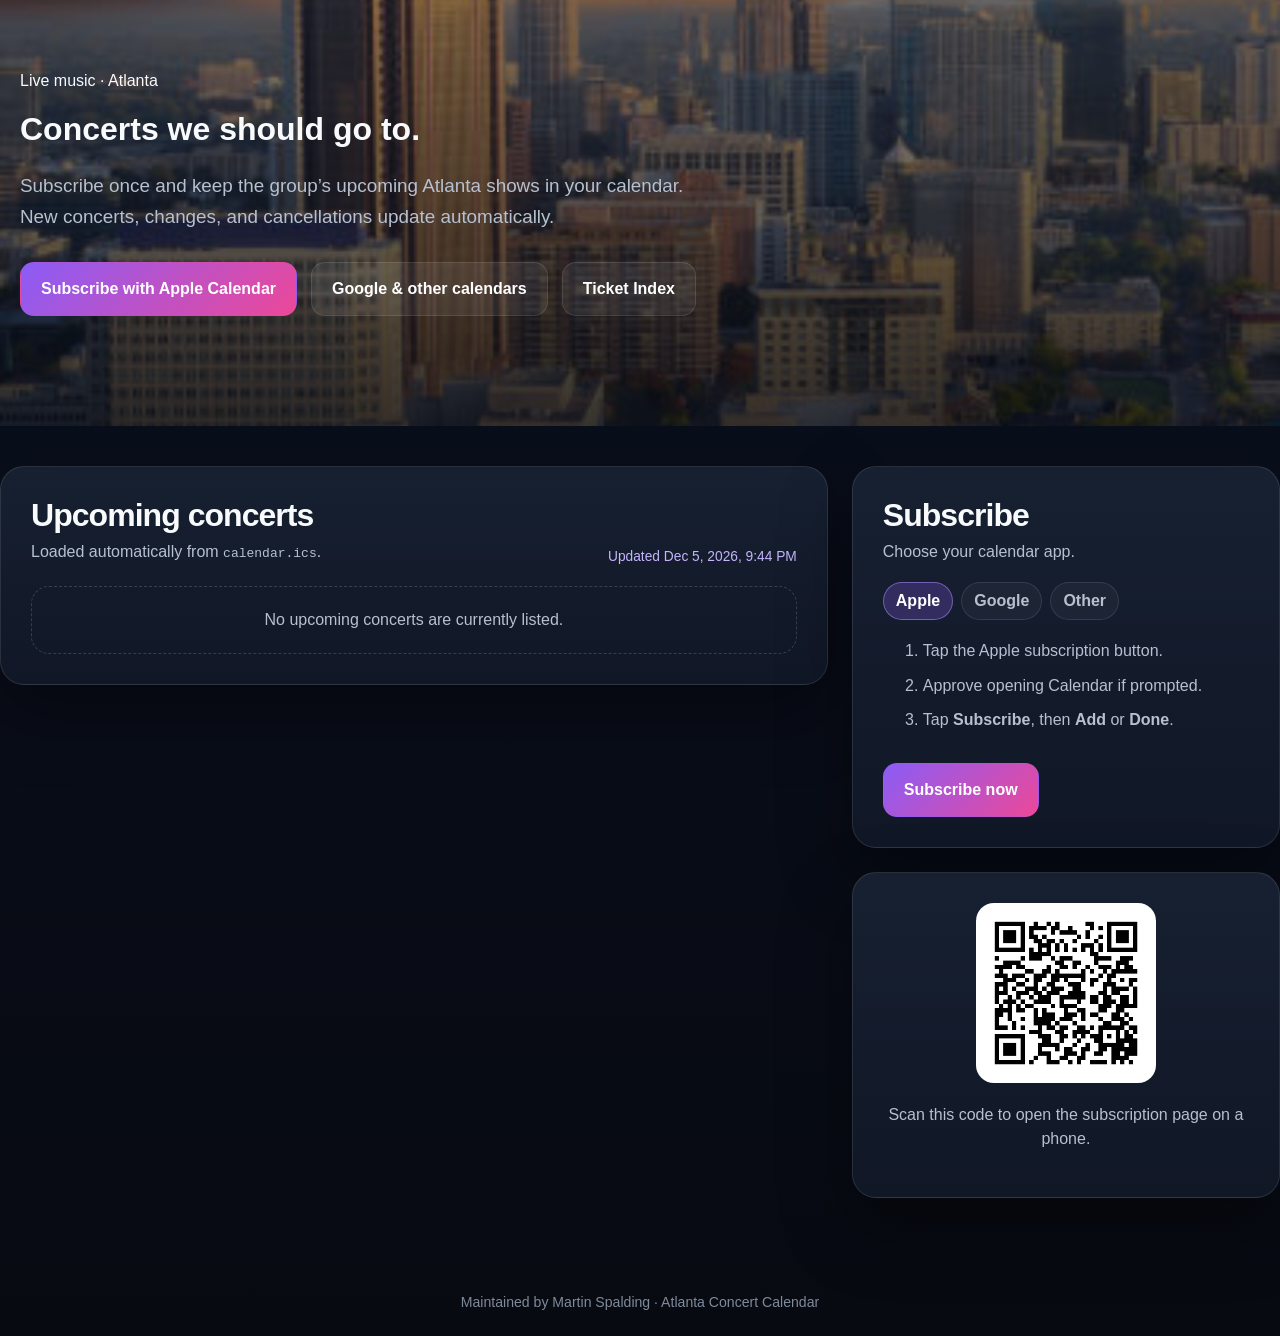
==== index.html @ 145a3180 "Add Ticket Index page and homepage link" ====
<!-- Atlanta Concert Calendar homepage -->

<!DOCTYPE html>
<html lang="en">

<!-- ====================================================== -->
<!-- HEAD -->
<!-- ====================================================== -->

<head>
  <meta charset="UTF-8">
  <meta name="viewport" content="width=device-width, initial-scale=1">
  <meta name="description" content="Subscribe to the shared Atlanta concert calendar and receive automatic updates.">
  <meta name="theme-color" content="#0b1020">
  <title>Atlanta Concert Calendar</title>
  <link rel="stylesheet" href="style.css">
</head>

<!-- ====================================================== -->
<!-- BODY -->
<!-- ====================================================== -->

<body>

  <!-- ====================================================== -->
<!-- HERO -->
<!-- ====================================================== -->

<header class="hero">
  <div class="wrap">
    <span class="eyebrow">Live music · Atlanta</span>
    <h1>Concerts we should go to.</h1>
    <p>Subscribe once and keep the group’s upcoming Atlanta shows in your calendar. New concerts, changes, and cancellations update automatically.</p>

    <div class="buttons">
      <a class="btn primary" href="webcal://spaldo72.github.io/atl-concert-calendar/calendar.ics">
        Subscribe with Apple Calendar
      </a>

      <a class="btn secondary" href="#subscribe">
        Google &amp; other calendars
      </a>

      <a class="btn secondary" href="tickets.html">
        Ticket Index
      </a>
    </div>
  </div>
</header>

<main>
<div class="wrap grid">
  <section class="card">
    <div class="inner">
      <div class="head">
        <div>

<!-- ====================================================== -->
<!-- UPCOMING CONCERTS -->
<!-- ====================================================== -->
          
         <h2>Upcoming concerts</h2>
          <p class="sub">Loaded automatically from <code>calendar.ics</code>.</p>
        </div>
        <div class="status" id="updated">Checking calendar…</div>
      </div>
      <div class="events" id="events"><div class="empty">Loading upcoming concerts…</div></div>
    </div>
  </section>

  <aside class="side">
    
<!-- ====================================================== -->
<!-- SUBSCRIBE -->
<!-- ====================================================== -->
    
    <section class="card" id="subscribe">
      <div class="inner">
        <h2>Subscribe</h2>
        <p class="sub">Choose your calendar app.</p>
        <div class="tabs">
          <button class="tab active" data-panel="apple">Apple</button>
          <button class="tab" data-panel="google">Google</button>
          <button class="tab" data-panel="other">Other</button>
        </div>

        <div class="instructions" id="apple">
          <ol>
            <li>Tap the Apple subscription button.</li>
            <li>Approve opening Calendar if prompted.</li>
            <li>Tap <strong>Subscribe</strong>, then <strong>Add</strong> or <strong>Done</strong>.</li>
          </ol>
          <div class="buttons">
            <a class="btn primary" href="webcal://spaldo72.github.io/atl-concert-calendar/calendar.ics">Subscribe now</a>
          </div>
        </div>

        <div class="instructions" id="google" hidden>
          <ol>
            <li>Open Google Calendar in a computer browser.</li>
            <li>Beside <strong>Other calendars</strong>, click <strong>+</strong>.</li>
            <li>Select <strong>From URL</strong>.</li>
            <li>Paste the address below and click <strong>Add calendar</strong>.</li>
          </ol>
          <div class="copyrow">
            <input readonly value="https://spaldo72.github.io/atl-concert-calendar/calendar.ics">
            <button class="copy" data-copy="https://spaldo72.github.io/atl-concert-calendar/calendar.ics">Copy</button>
          </div>
        </div>

        <div class="instructions" id="other" hidden>
          <p>Look for <strong>Subscribe from web</strong>, <strong>Add by URL</strong>, or <strong>Internet calendar</strong>.</p>
          <div class="copyrow">
            <input readonly value="https://spaldo72.github.io/atl-concert-calendar/calendar.ics">
            <button class="copy" data-copy="https://spaldo72.github.io/atl-concert-calendar/calendar.ics">Copy</button>
          </div>
          <div class="buttons">
            <a class="btn secondary" href="calendar.ics">Download calendar file</a>
          </div>
        </div>
      </div>
    </section>

    <section class="card">
      <div class="inner qr">
        <img src="[data-uri]" alt="QR code linking to the Atlanta Concert Calendar homepage">
        <p>Scan this code to open the subscription page on a phone.</p>
      </div>
    </section>
  </aside>
</div>
</main>

<!-- ====================================================== -->
<!-- FOOTER -->
<!-- ====================================================== -->

<footer>Maintained by Martin Spalding · Atlanta Concert Calendar</footer>

<!-- ====================================================== -->
<!-- JAVASCRIPT -->
<!-- ====================================================== -->

<script src="script.js"></script>
</body>
</html>
---- style.css ----
/* ====================================================== */
  /* CSS VARIABLES */
  /* ====================================================== */
    :root {
      --bg:#070a11; --panel:#111827; --panel2:#182233; --text:#f8fafc;
      --muted:#b6c0cf; --accent:#8b5cf6; --accent2:#ec4899; --line:rgba(255,255,255,.1);
    }
  /* ====================================================== */
  /* GLOBAL STYLES */
  /* ====================================================== */
    *{box-sizing:border-box}
    body{margin:0;background:linear-gradient(180deg,#0b1020,#070a11);color:var(--text);
      font-family:-apple-system,BlinkMacSystemFont,"Segoe UI",Roboto,Arial,sans-serif}

  /* Hero section */
    .hero {
    position: relative;
    padding: 72px 20px 110px;

    background-image:
        linear-gradient(
            rgba(5, 10, 20, 0.45),
            rgba(5, 10, 20, 0.80)
        ),
        url("./atl-skyline.jpg");

    background-size: cover;
    background-position: center;
    background-repeat: no-repeat;

    border-bottom: none;
    }
    
    .hero p{max-width:690px;color:var(--muted);font-size:1.18rem;line-height:1.65}

  /* ====================================================== */
  /* BUTTONS */
  /* ====================================================== */

    .buttons{display:flex;gap:14px;flex-wrap:wrap;margin-top:30px}
    .btn{display:inline-flex;align-items:center;justify-content:center;min-height:54px;padding:0 20px;
      border-radius:14px;text-decoration:none;font-weight:800;border:1px solid transparent;cursor:pointer}
    .primary{background:linear-gradient(135deg,var(--accent),var(--accent2));color:white}
    .secondary{background:rgba(255,255,255,.07);border-color:var(--line);color:white}

  /* ====================================================== */
  /* MAIN LAYOUT */
  /* ====================================================== */

    main{padding:40px 0 70px}
    .grid{display:grid;grid-template-columns:1.45fr .75fr;gap:24px;align-items:start}
    .card{background:linear-gradient(180deg,rgba(24,34,51,.95),rgba(17,24,39,.95));
      border:1px solid var(--line);border-radius:24px;box-shadow:0 28px 70px rgba(0,0,0,.4)}
    .inner{padding:30px}
    .head{display:flex;justify-content:space-between;gap:16px;align-items:end;margin-bottom:22px}
    h2{margin:0;font-size:2rem;letter-spacing:-.03em}
    .sub{margin:6px 0 0;color:var(--muted);line-height:1.5}
    .status{color:#c4b5fd;font-size:.86rem}



  /* ====================================================== */
  /* EVENTS */
  /* ====================================================== */

    .events{display:grid;gap:12px}
    .event{display:grid;grid-template-columns:76px 1fr;gap:16px;padding:16px;border:1px solid var(--line);
      border-radius:18px;background:rgba(255,255,255,.035)}
    .date{display:grid;place-items:center;align-content:center;min-height:74px;border-radius:15px;
      background:linear-gradient(145deg,rgba(139,92,246,.3),rgba(236,72,153,.18));border:1px solid var(--line)}
    .month{font-size:.76rem;font-weight:900;letter-spacing:.12em;color:#ddd6fe}
    .day{font-size:1.75rem;font-weight:900;line-height:1}
    .event h3{margin:2px 0 8px;font-size:1.08rem}
    .meta{color:var(--muted);font-size:.92rem;line-height:1.5}
    .empty{padding:24px;border:1px dashed rgba(255,255,255,.16);border-radius:18px;color:var(--muted);text-align:center}

  /* ====================================================== */
  /* SUBSCRIBE PANEL */     
  /* ====================================================== */

    .side{display:grid;gap:24px}
    .tabs{display:flex;gap:8px;flex-wrap:wrap;margin:18px 0}
    .tab{border:1px solid var(--line);background:rgba(255,255,255,.04);color:var(--muted);
      padding:9px 12px;border-radius:999px;font:inherit;font-weight:700;cursor:pointer}
    .tab.active{color:white;background:rgba(139,92,246,.25);border-color:rgba(167,139,250,.55)}
    .instructions{color:var(--muted);line-height:1.65}
    .instructions li+li{margin-top:8px}
    .copyrow{display:flex;gap:8px;margin-top:16px}
    input{width:100%;min-width:0;padding:11px 12px;border-radius:12px;border:1px solid var(--line);
      background:rgba(0,0,0,.22);color:#dbeafe}
    button.copy{border:1px solid rgba(167,139,250,.45);background:rgba(139,92,246,.18);color:white;
      border-radius:12px;padding:0 14px;font-weight:800;cursor:pointer}
    .qr{text-align:center}
    .qr img{width:180px;max-width:100%;padding:10px;background:white;border-radius:18px}
    .qr p{color:var(--muted);line-height:1.5}

  /* ====================================================== */
  /* FOOTER */
  /* ====================================================== */

    footer{padding:26px;color:#7f8a9b;text-align:center;font-size:.88rem}

  /* ====================================================== */
  /* RESPONSIVE DESIGN */
  /* ====================================================== */
  
    @media(max-width:820px){.grid{grid-template-columns:1fr}}
    @media(max-width:560px){
      .hero{padding-top:52px}
      .buttons{flex-direction:column}
      .btn{width:100%}
      .head{flex-direction:column;align-items:start}
      .event{grid-template-columns:64px 1fr}
      .copyrow{flex-direction:column}
      button.copy{min-height:44px}
    }
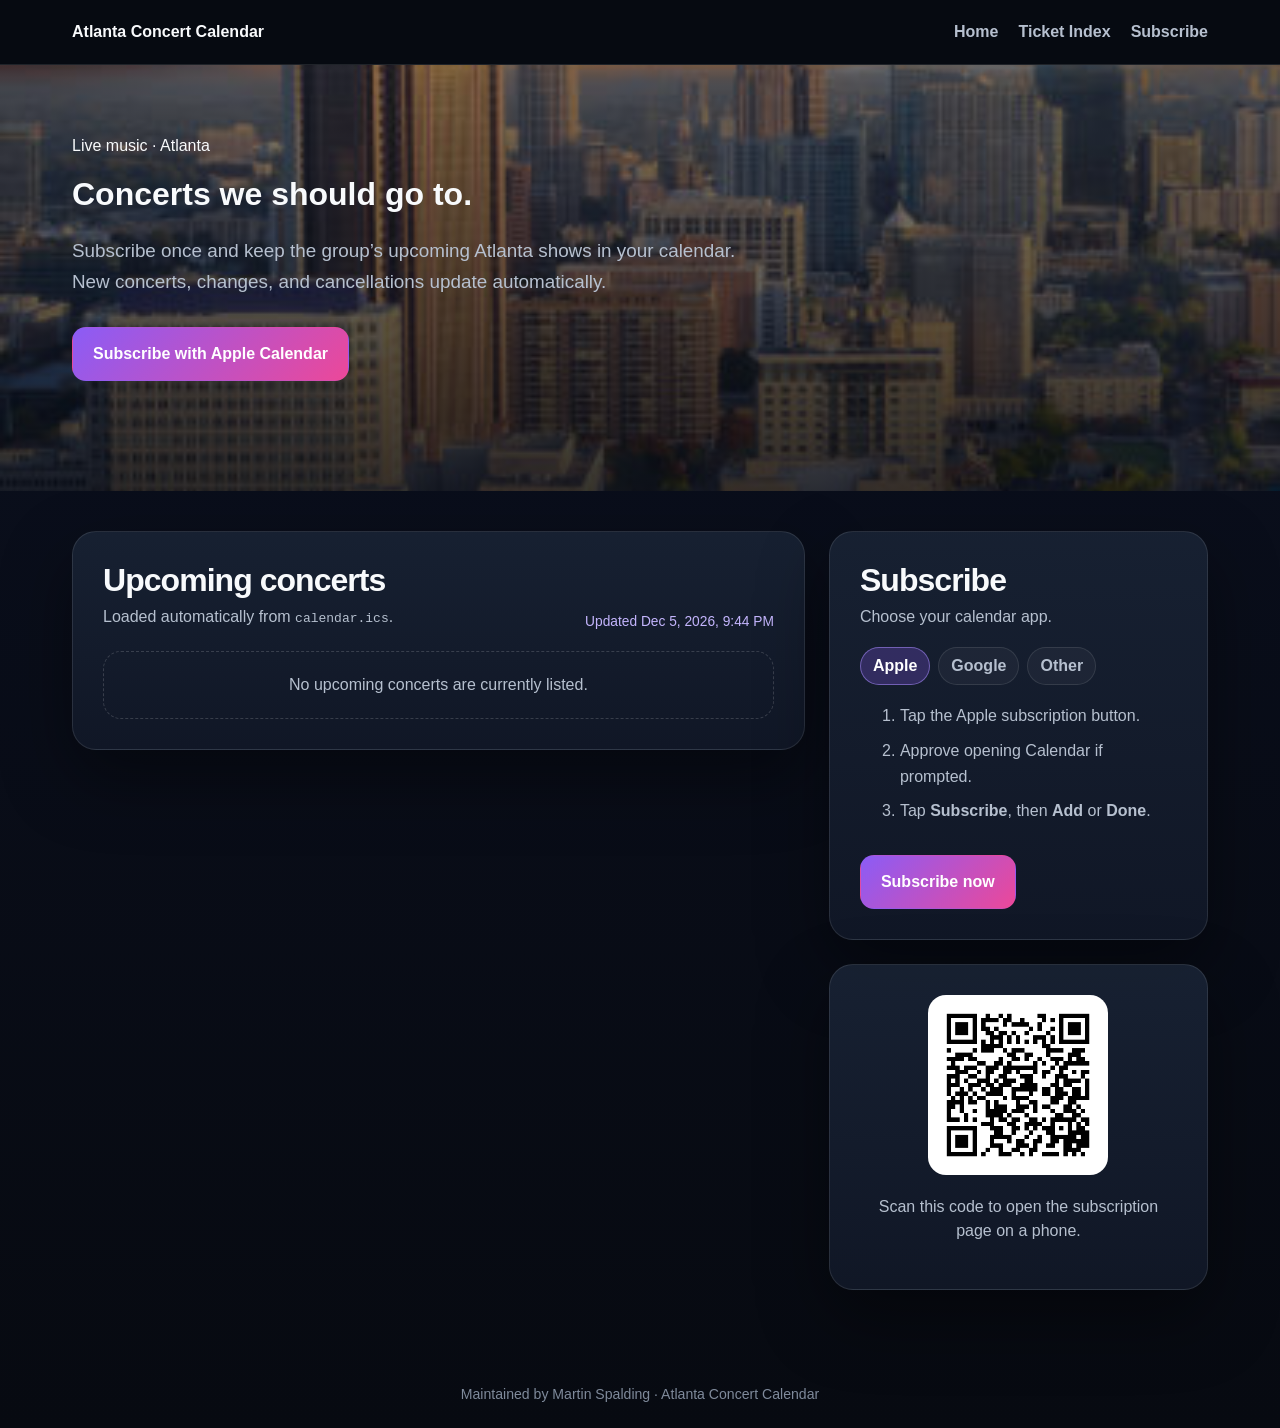
==== commit 17dbd89c: "Improve page layout with wrap container" ====
--- a/index.html
+++ b/index.html
@@ -22,7 +22,25 @@
 
 <body>
 
-  <!-- ====================================================== -->
+<!-- ====================================================== -->
+<!-- SITE NAVIGATION -->
+<!-- ====================================================== -->
+
+<nav class="site-nav">
+  <div class="wrap nav-inner">
+    <a class="site-title" href="index.html">
+      Atlanta Concert Calendar
+    </a>
+
+    <div class="nav-links">
+      <a href="index.html">Home</a>
+      <a href="tickets.html">Ticket Index</a>
+      <a href="#subscribe">Subscribe</a>
+    </div>
+  </div>
+</nav>
+
+<!-- ====================================================== -->
 <!-- HERO -->
 <!-- ====================================================== -->
 
@@ -37,13 +55,6 @@
         Subscribe with Apple Calendar
       </a>
 
-      <a class="btn secondary" href="#subscribe">
-        Google &amp; other calendars
-      </a>
-
-      <a class="btn secondary" href="tickets.html">
-        Ticket Index
-      </a>
     </div>
   </div>
 </header>
--- a/style.css
+++ b/style.css
@@ -1,16 +1,68 @@
-  /* ====================================================== */
-  /* CSS VARIABLES */
-  /* ====================================================== */
+/* ====================================================== */
+/* CSS VARIABLES */
+/* ====================================================== */
+
     :root {
       --bg:#070a11; --panel:#111827; --panel2:#182233; --text:#f8fafc;
       --muted:#b6c0cf; --accent:#8b5cf6; --accent2:#ec4899; --line:rgba(255,255,255,.1);
     }
-  /* ====================================================== */
-  /* GLOBAL STYLES */
-  /* ====================================================== */
+
+/* ====================================================== */
+ /* GLOBAL STYLES */
+ /* ====================================================== */
+
     *{box-sizing:border-box}
     body{margin:0;background:linear-gradient(180deg,#0b1020,#070a11);color:var(--text);
       font-family:-apple-system,BlinkMacSystemFont,"Segoe UI",Roboto,Arial,sans-serif}
+
+    .wrap{
+      width:min(1200px,100%);
+      margin:0 auto;
+      padding:0 32px;
+    }
+
+/* ====================================================== */
+/* SITE NAVIGATION */
+/* ====================================================== */
+
+.site-nav {
+  position: sticky;
+  top: 0;
+  z-index: 1000;
+  background: rgba(7, 10, 17, 0.92);
+  border-bottom: 1px solid var(--line);
+  backdrop-filter: blur(12px);
+}
+
+.nav-inner {
+  display: flex;
+  align-items: center;
+  justify-content: space-between;
+  gap: 24px;
+  min-height: 64px;
+}
+
+.site-title {
+  color: var(--text);
+  text-decoration: none;
+  font-weight: 800;
+}
+
+.nav-links {
+  display: flex;
+  align-items: center;
+  gap: 20px;
+}
+
+.nav-links a {
+  color: var(--muted);
+  text-decoration: none;
+  font-weight: 700;
+}
+
+.nav-links a:hover {
+  color: var(--text);
+}
 
   /* Hero section */
     .hero {
@@ -113,4 +165,14 @@
       .event{grid-template-columns:64px 1fr}
       .copyrow{flex-direction:column}
       button.copy{min-height:44px}
+      .nav-inner {
+        flex-direction: column;
+        align-items: flex-start;
+        padding: 12px 0;
+      }
+
+      .nav-links {
+        flex-wrap: wrap;
+        gap: 12px 18px;
+      }
     }
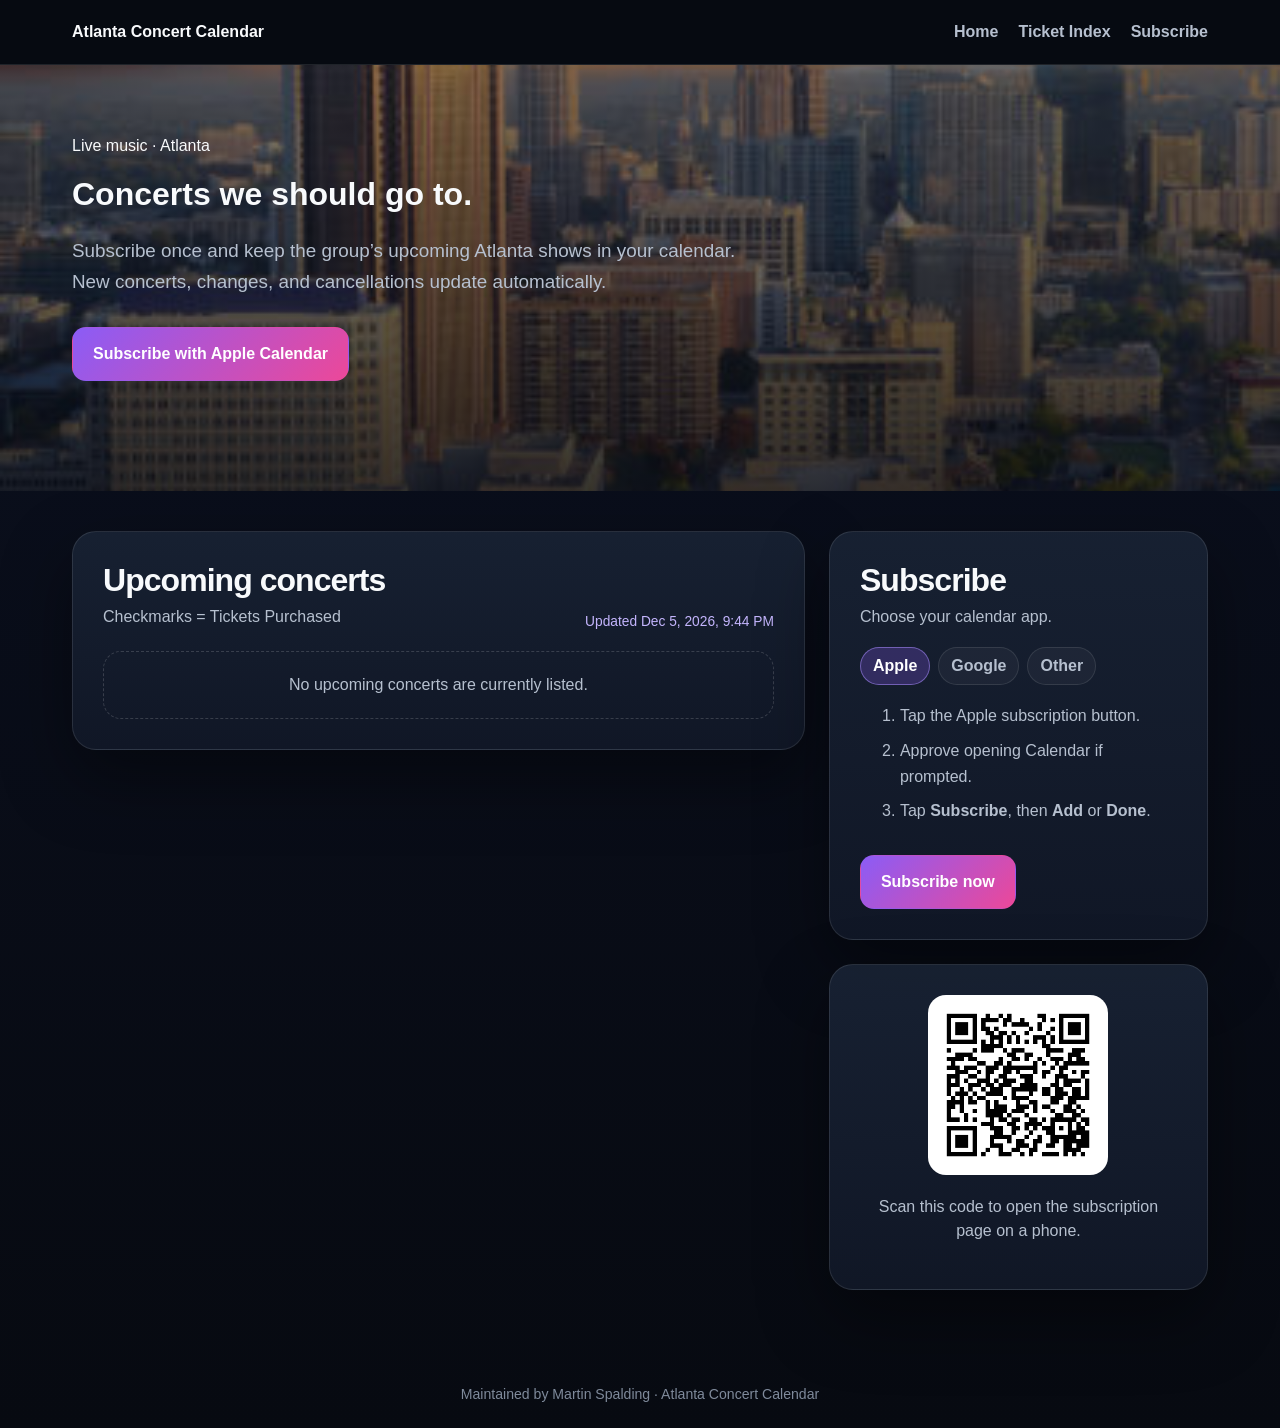
==== commit 7904a1ed: "Update index.html Changed subtitle in upcoming concerts to "Checkmarks = Tickets Purchased"" ====
--- a/index.html
+++ b/index.html
@@ -71,7 +71,7 @@
 <!-- ====================================================== -->
           
          <h2>Upcoming concerts</h2>
-          <p class="sub">Loaded automatically from <code>calendar.ics</code>.</p>
+          <p class="sub">Checkmarks = Tickets Purchased</p>
         </div>
         <div class="status" id="updated">Checking calendar…</div>
       </div>
--- a/style.css
+++ b/style.css
@@ -146,6 +146,133 @@
     .qr img{width:180px;max-width:100%;padding:10px;background:white;border-radius:18px}
     .qr p{color:var(--muted);line-height:1.5}
 
+/* ====================================================== */
+/* TICKET INDEX */
+/* ====================================================== */
+
+.ticket-card-grid {
+  display: grid;
+  grid-template-columns: repeat(2, minmax(0, 1fr));
+  gap: 22px;
+}
+
+.person-card {
+  padding: 24px;
+  border: 1px solid var(--line);
+  border-radius: 20px;
+  background:
+    linear-gradient(
+      180deg,
+      rgba(255, 255, 255, 0.045),
+      rgba(255, 255, 255, 0.02)
+    );
+}
+
+.person-card-header {
+  display: flex;
+  align-items: flex-start;
+  justify-content: space-between;
+  gap: 20px;
+  padding-bottom: 18px;
+  border-bottom: 1px solid var(--line);
+}
+
+.person-label {
+  margin: 0 0 5px;
+  color: var(--muted);
+  font-size: 0.78rem;
+  font-weight: 800;
+  letter-spacing: 0.08em;
+  text-transform: uppercase;
+}
+
+.person-card h3 {
+  margin: 0;
+  font-size: 1.75rem;
+}
+
+.ticket-total {
+  min-width: 84px;
+  padding: 12px 14px;
+  text-align: center;
+  border: 1px solid rgba(167, 139, 250, 0.4);
+  border-radius: 16px;
+  background: rgba(139, 92, 246, 0.16);
+}
+
+.ticket-total strong {
+  display: block;
+  font-size: 1.8rem;
+  line-height: 1;
+}
+
+.ticket-total span {
+  display: block;
+  margin-top: 5px;
+  color: var(--muted);
+  font-size: 0.8rem;
+}
+
+.person-summary {
+  display: grid;
+  grid-template-columns: 0.75fr 1.25fr;
+  gap: 12px;
+  margin: 18px 0;
+}
+
+.person-summary > div {
+  padding: 14px;
+  border-radius: 14px;
+  background: rgba(0, 0, 0, 0.18);
+}
+
+.person-summary span {
+  display: block;
+  margin-bottom: 5px;
+  color: var(--muted);
+  font-size: 0.78rem;
+}
+
+.person-summary strong {
+  display: block;
+}
+
+.person-summary small {
+  display: block;
+  margin-top: 5px;
+  color: var(--muted);
+}
+
+.person-shows h4 {
+  margin: 0 0 12px;
+}
+
+.person-shows ul {
+  display: grid;
+  gap: 10px;
+  margin: 0;
+  padding: 0;
+  list-style: none;
+}
+
+.person-show {
+  padding: 12px 14px;
+  border: 1px solid var(--line);
+  border-radius: 13px;
+  background: rgba(255, 255, 255, 0.025);
+}
+
+.person-show strong {
+  display: block;
+}
+
+.person-show span {
+  display: block;
+  margin-top: 4px;
+  color: var(--muted);
+  font-size: 0.86rem;
+}
+
   /* ====================================================== */
   /* FOOTER */
   /* ====================================================== */
@@ -155,8 +282,16 @@
   /* ====================================================== */
   /* RESPONSIVE DESIGN */
   /* ====================================================== */
-  
-    @media(max-width:820px){.grid{grid-template-columns:1fr}}
+      
+    @media(max-width:820px) {
+      .grid {
+        grid-template-columns: 1fr;
+      }
+
+      .ticket-card-grid {
+        grid-template-columns: 1fr;
+      }
+    }
     @media(max-width:560px){
       .hero{padding-top:52px}
       .buttons{flex-direction:column}
@@ -175,4 +310,15 @@
         flex-wrap: wrap;
         gap: 12px 18px;
       }
-    }
+      .person-card-header {
+        flex-direction: column;
+      }
+
+      .ticket-total {
+        width: 100%;
+      }
+
+      .person-summary {
+        grid-template-columns: 1fr;
+      }
+    }
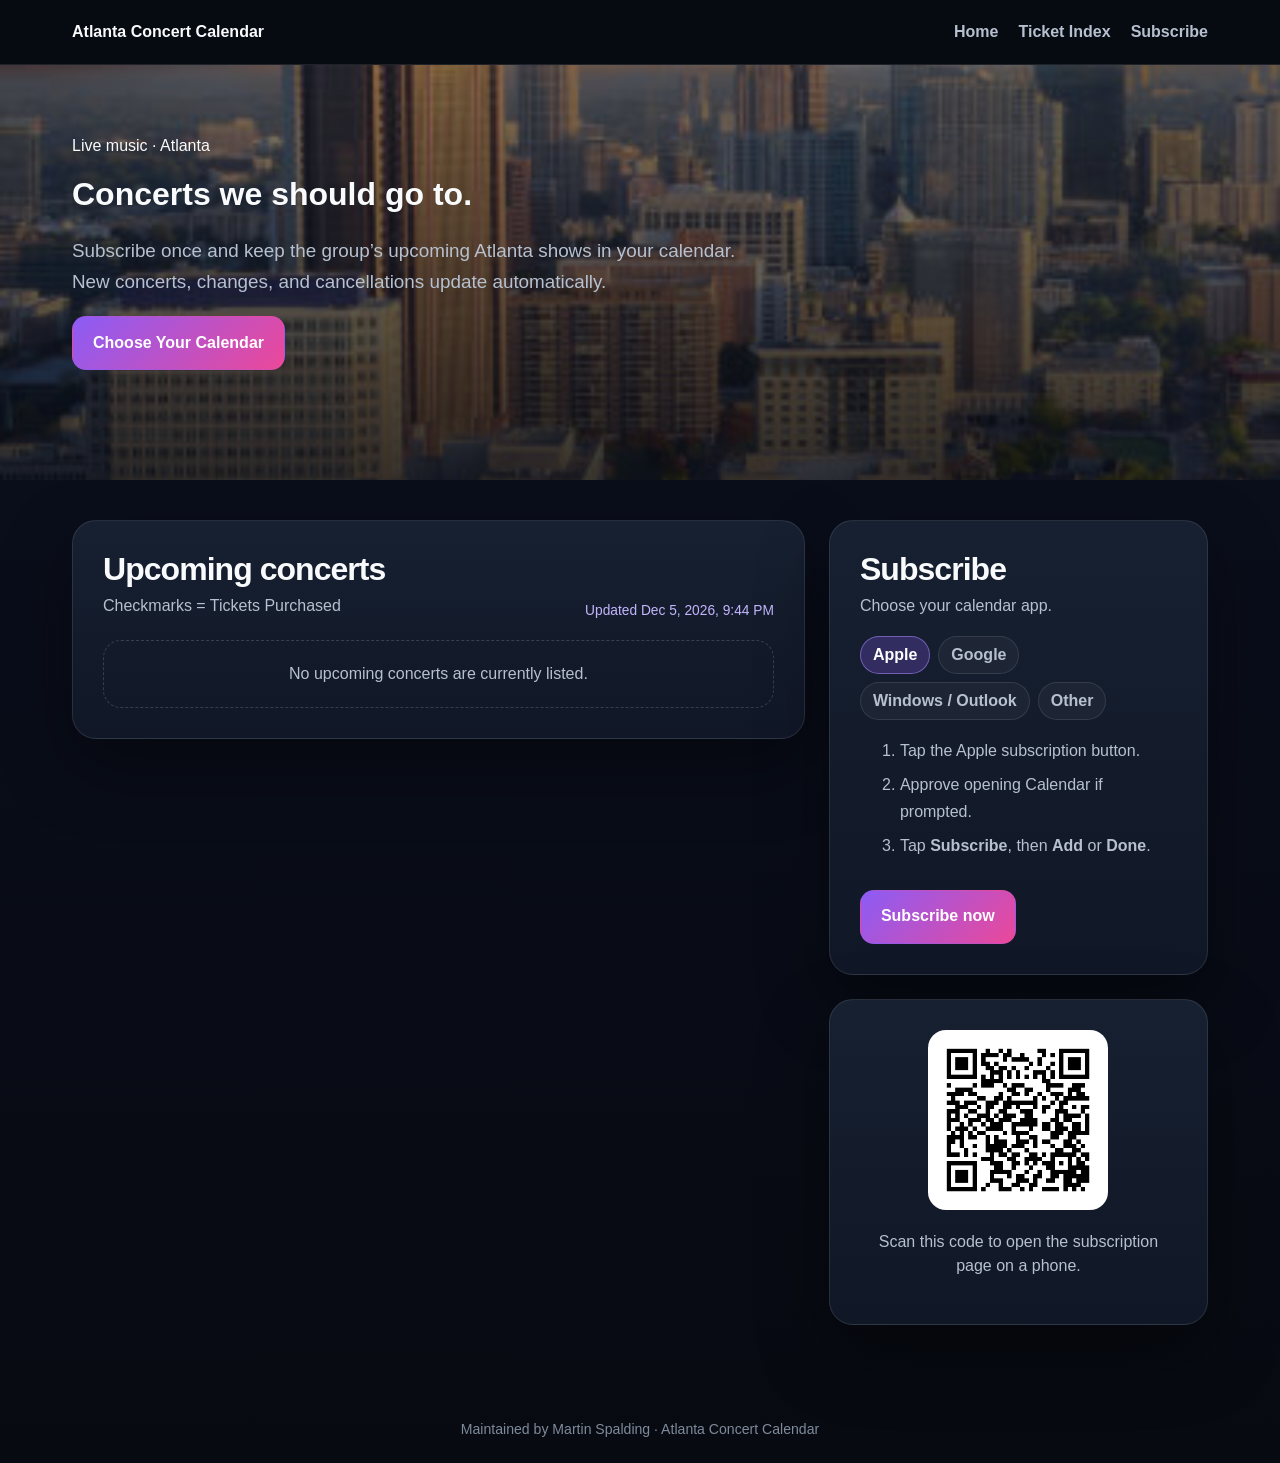
==== commit 49dae997: "Subscriptions Updated subscription buttons" ====
--- a/index.html
+++ b/index.html
@@ -50,12 +50,10 @@
     <h1>Concerts we should go to.</h1>
     <p>Subscribe once and keep the group’s upcoming Atlanta shows in your calendar. New concerts, changes, and cancellations update automatically.</p>
 
-    <div class="buttons">
-      <a class="btn primary" href="webcal://spaldo72.github.io/atl-concert-calendar/calendar.ics">
-        Subscribe with Apple Calendar
-      </a>
+    <a class="btn primary" href="#subscribe">
+      Choose Your Calendar
+    </a>
 
-    </div>
   </div>
 </header>
 
@@ -92,6 +90,7 @@
         <div class="tabs">
           <button class="tab active" data-panel="apple">Apple</button>
           <button class="tab" data-panel="google">Google</button>
+          <button class="tab" data-panel="windows">Windows / Outlook</button>
           <button class="tab" data-panel="other">Other</button>
         </div>
 
@@ -116,6 +115,24 @@
           <div class="copyrow">
             <input readonly value="https://spaldo72.github.io/atl-concert-calendar/calendar.ics">
             <button class="copy" data-copy="https://spaldo72.github.io/atl-concert-calendar/calendar.ics">Copy</button>
+          </div>
+        </div>
+
+        <div class="instructions" id="windows" hidden>
+          <ol>
+            <li>Open <strong>Outlook</strong>.</li>
+            <li>Select <strong>Add Calendar</strong>.</li>
+            <li>Choose <strong>Subscribe from Web</strong> (or <strong>From Internet</strong>, depending on your version).</li>
+            <li>Copy and paste the calendar address below.</li>
+            <li>Click <strong>Import</strong> or <strong>Subscribe</strong>.</li>
+          </ol>
+
+          <div class="copyrow">
+            <input readonly value="https://spaldo72.github.io/atl-concert-calendar/calendar.ics">
+            <button class="copy"
+                    data-copy="https://spaldo72.github.io/atl-concert-calendar/calendar.ics">
+              Copy
+            </button>
           </div>
         </div>
 
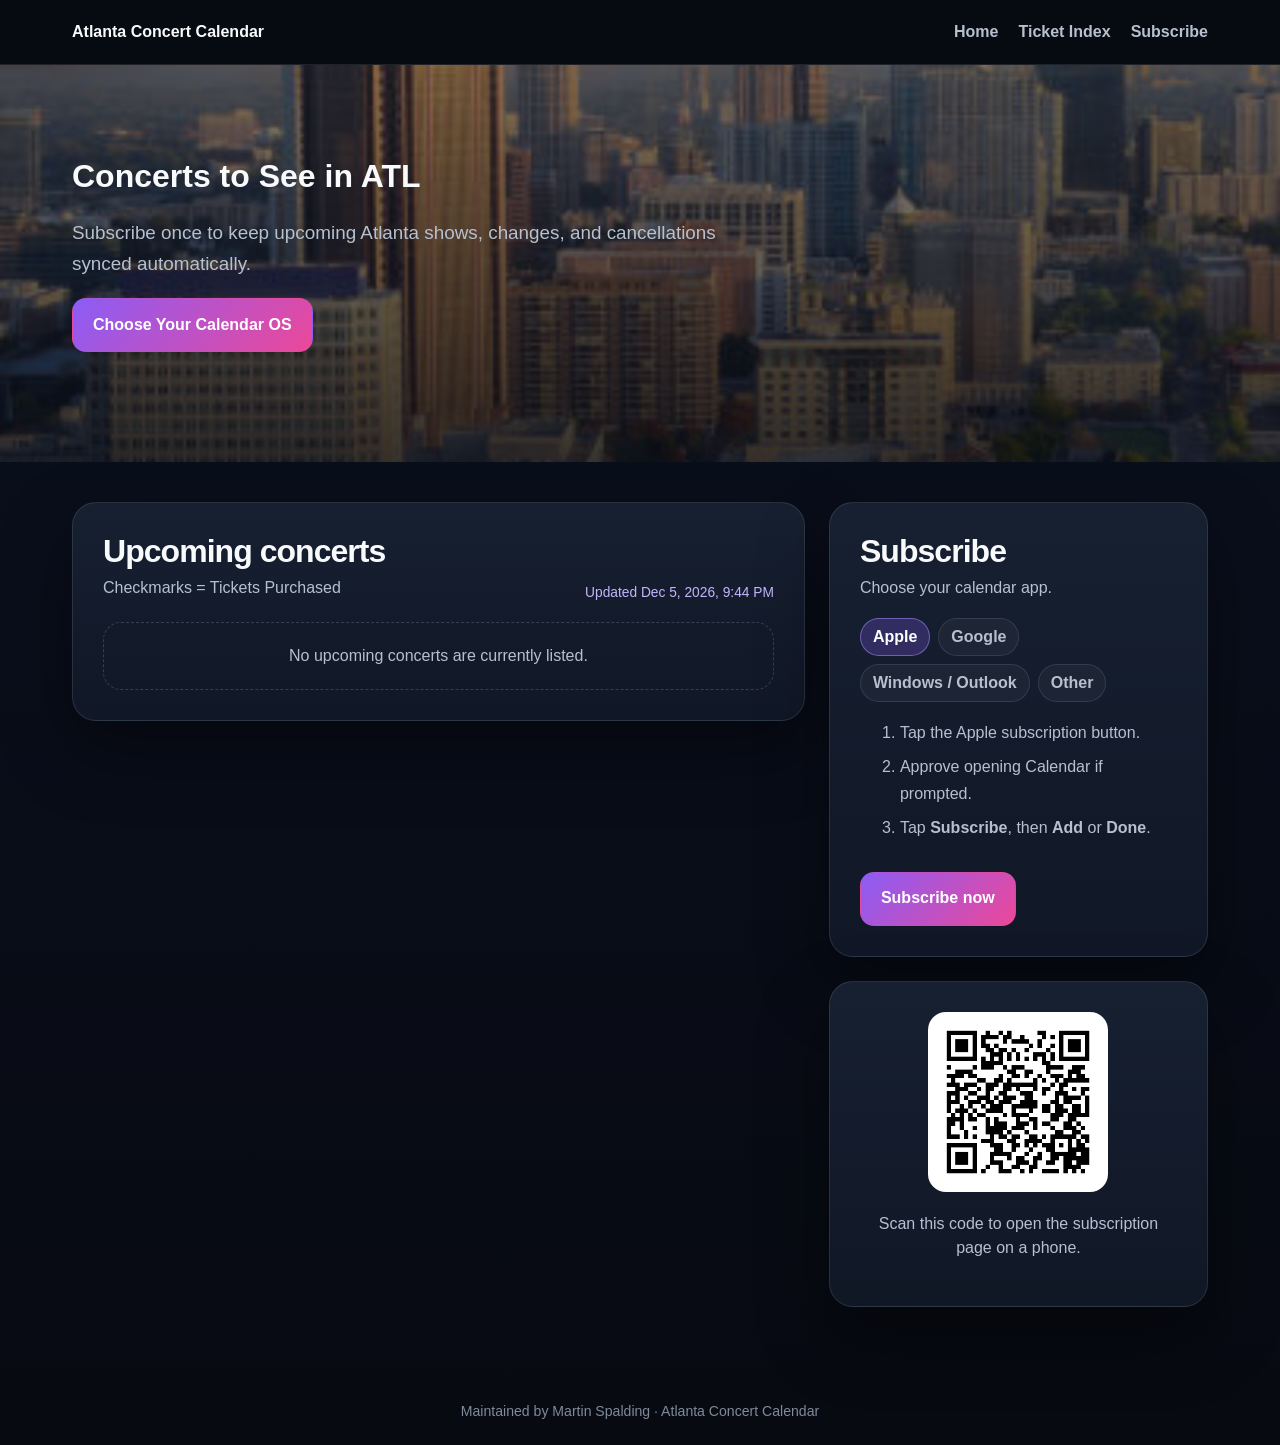
==== commit 62b2f774: "Update index.html Reduced size of hero." ====
--- a/index.html
+++ b/index.html
@@ -46,12 +46,11 @@
 
 <header class="hero">
   <div class="wrap">
-    <span class="eyebrow">Live music · Atlanta</span>
-    <h1>Concerts we should go to.</h1>
-    <p>Subscribe once and keep the group’s upcoming Atlanta shows in your calendar. New concerts, changes, and cancellations update automatically.</p>
+    <h1>Concerts to See in ATL</h1>
+    <p>Subscribe once to keep upcoming Atlanta shows, changes, and cancellations synced automatically.</p>
 
     <a class="btn primary" href="#subscribe">
-      Choose Your Calendar
+      Choose Your Calendar OS
     </a>
 
   </div>
@@ -171,4 +170,4 @@
 
 <script src="script.js"></script>
 </body>
-</html>
+</html>
--- a/style.css
+++ b/style.css
@@ -21,6 +21,9 @@
       padding:0 32px;
     }
 
+    html {
+    scroll-behavior: smooth;
+  }
 /* ====================================================== */
 /* SITE NAVIGATION */
 /* ====================================================== */
@@ -124,6 +127,9 @@
     .day{font-size:1.75rem;font-weight:900;line-height:1}
     .event h3{margin:2px 0 8px;font-size:1.08rem}
     .meta{color:var(--muted);font-size:.92rem;line-height:1.5}
+    .event-ticket-holders{display:grid;gap:3px;margin:8px 0 0;padding:0;list-style:none;
+      color:var(--text);font-size:.92rem;line-height:1.45}
+    .event-ticket-holders[hidden]{display:none}
     .empty{padding:24px;border:1px dashed rgba(255,255,255,.16);border-radius:18px;color:var(--muted);text-align:center}
 
   /* ====================================================== */
@@ -137,6 +143,7 @@
     .tab.active{color:white;background:rgba(139,92,246,.25);border-color:rgba(167,139,250,.55)}
     .instructions{color:var(--muted);line-height:1.65}
     .instructions li+li{margin-top:8px}
+    #subscribe {scroll-margin-top: 88px;}
     .copyrow{display:flex;gap:8px;margin-top:16px}
     input{width:100%;min-width:0;padding:11px 12px;border-radius:12px;border:1px solid var(--line);
       background:rgba(0,0,0,.22);color:#dbeafe}
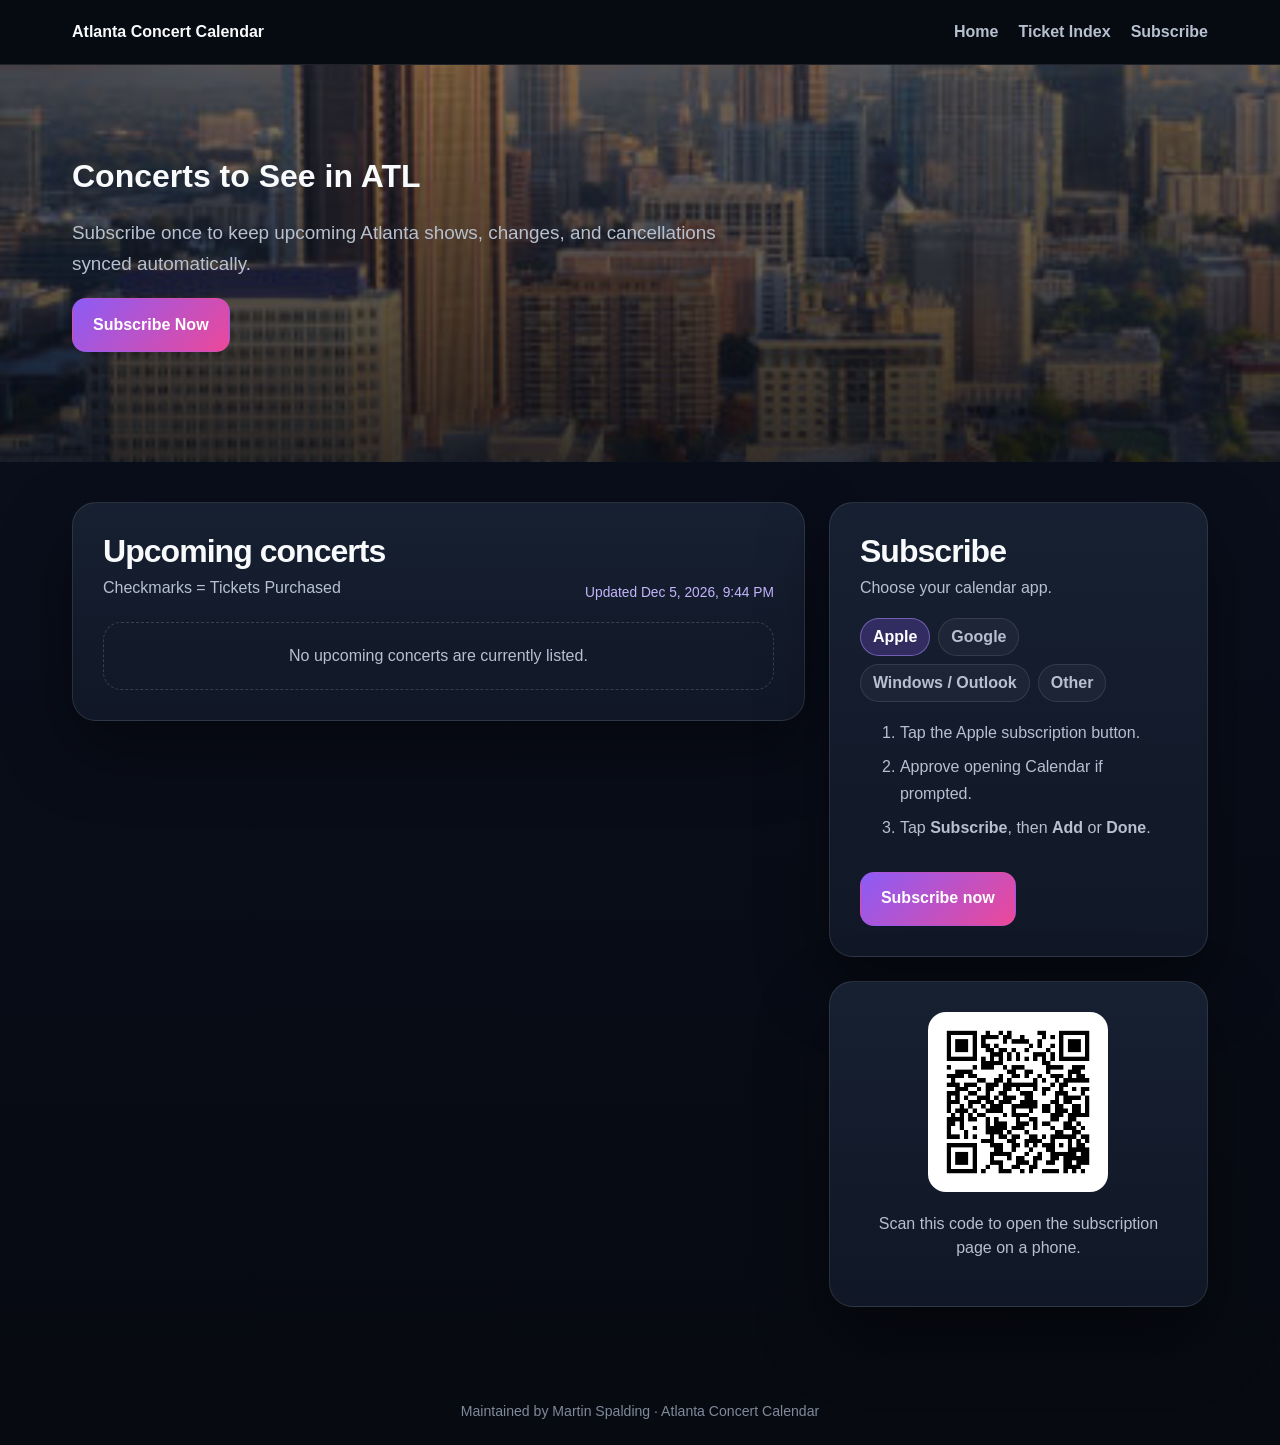
==== commit b40504de: "Update index.html Change button to read Subscribe Now" ====
--- a/index.html
+++ b/index.html
@@ -50,9 +50,8 @@
     <p>Subscribe once to keep upcoming Atlanta shows, changes, and cancellations synced automatically.</p>
 
     <a class="btn primary" href="#subscribe">
-      Choose Your Calendar OS
+      Subscribe Now
     </a>
-
   </div>
 </header>
 
@@ -66,26 +65,29 @@
 <!-- ====================================================== -->
 <!-- UPCOMING CONCERTS -->
 <!-- ====================================================== -->
-          
-         <h2>Upcoming concerts</h2>
+
+          <h2>Upcoming concerts</h2>
           <p class="sub">Checkmarks = Tickets Purchased</p>
         </div>
         <div class="status" id="updated">Checking calendar…</div>
       </div>
-      <div class="events" id="events"><div class="empty">Loading upcoming concerts…</div></div>
+      <div class="events" id="events">
+        <div class="empty">Loading upcoming concerts…</div>
+      </div>
     </div>
   </section>
 
   <aside class="side">
-    
+
 <!-- ====================================================== -->
 <!-- SUBSCRIBE -->
 <!-- ====================================================== -->
-    
+
     <section class="card" id="subscribe">
       <div class="inner">
         <h2>Subscribe</h2>
         <p class="sub">Choose your calendar app.</p>
+
         <div class="tabs">
           <button class="tab active" data-panel="apple">Apple</button>
           <button class="tab" data-panel="google">Google</button>
@@ -99,8 +101,11 @@
             <li>Approve opening Calendar if prompted.</li>
             <li>Tap <strong>Subscribe</strong>, then <strong>Add</strong> or <strong>Done</strong>.</li>
           </ol>
+
           <div class="buttons">
-            <a class="btn primary" href="webcal://spaldo72.github.io/atl-concert-calendar/calendar.ics">Subscribe now</a>
+            <a class="btn primary" href="webcal://spaldo72.github.io/atl-concert-calendar/calendar.ics">
+              Subscribe now
+            </a>
           </div>
         </div>
 
@@ -111,9 +116,12 @@
             <li>Select <strong>From URL</strong>.</li>
             <li>Paste the address below and click <strong>Add calendar</strong>.</li>
           </ol>
+
           <div class="copyrow">
             <input readonly value="https://spaldo72.github.io/atl-concert-calendar/calendar.ics">
-            <button class="copy" data-copy="https://spaldo72.github.io/atl-concert-calendar/calendar.ics">Copy</button>
+            <button class="copy" data-copy="https://spaldo72.github.io/atl-concert-calendar/calendar.ics">
+              Copy
+            </button>
           </div>
         </div>
 
@@ -128,19 +136,22 @@
 
           <div class="copyrow">
             <input readonly value="https://spaldo72.github.io/atl-concert-calendar/calendar.ics">
-            <button class="copy"
-                    data-copy="https://spaldo72.github.io/atl-concert-calendar/calendar.ics">
+            <button class="copy" data-copy="https://spaldo72.github.io/atl-concert-calendar/calendar.ics">
               Copy
             </button>
           </div>
         </div>
 
         <div class="instructions" id="other" hidden>
-          <p>Look for <strong>Subscribe from web</strong>, <strong>Add by URL</strong>, or <strong>Internet calendar</strong>.</p>
+          <p>Look for <strong>Subscribe from web</strong>, <strong>Add by URL</strong>, or <strong>Internet calendar</strong>, then copy and paste the calendar URL below.</p>
+
           <div class="copyrow">
             <input readonly value="https://spaldo72.github.io/atl-concert-calendar/calendar.ics">
-            <button class="copy" data-copy="https://spaldo72.github.io/atl-concert-calendar/calendar.ics">Copy</button>
+            <button class="copy" data-copy="https://spaldo72.github.io/atl-concert-calendar/calendar.ics">
+              Copy
+            </button>
           </div>
+
           <div class="buttons">
             <a class="btn secondary" href="calendar.ics">Download calendar file</a>
           </div>
--- a/style.css
+++ b/style.css
@@ -2,28 +2,29 @@
 /* CSS VARIABLES */
 /* ====================================================== */
 
-    :root {
-      --bg:#070a11; --panel:#111827; --panel2:#182233; --text:#f8fafc;
-      --muted:#b6c0cf; --accent:#8b5cf6; --accent2:#ec4899; --line:rgba(255,255,255,.1);
-    }
-
-/* ====================================================== */
- /* GLOBAL STYLES */
- /* ====================================================== */
-
-    *{box-sizing:border-box}
-    body{margin:0;background:linear-gradient(180deg,#0b1020,#070a11);color:var(--text);
-      font-family:-apple-system,BlinkMacSystemFont,"Segoe UI",Roboto,Arial,sans-serif}
-
-    .wrap{
-      width:min(1200px,100%);
-      margin:0 auto;
-      padding:0 32px;
-    }
-
-    html {
-    scroll-behavior: smooth;
-  }
+:root {
+  --bg:#070a11; --panel:#111827; --panel2:#182233; --text:#f8fafc;
+  --muted:#b6c0cf; --accent:#8b5cf6; --accent2:#ec4899; --line:rgba(255,255,255,.1);
+}
+
+/* ====================================================== */
+/* GLOBAL STYLES */
+/* ====================================================== */
+
+*{box-sizing:border-box}
+body{margin:0;background:linear-gradient(180deg,#0b1020,#070a11);color:var(--text);
+  font-family:-apple-system,BlinkMacSystemFont,"Segoe UI",Roboto,Arial,sans-serif}
+
+.wrap{
+  width:min(1200px,100%);
+  margin:0 auto;
+  padding:0 32px;
+}
+
+html {
+  scroll-behavior: smooth;
+}
+
 /* ====================================================== */
 /* SITE NAVIGATION */
 /* ====================================================== */
@@ -67,91 +68,95 @@
   color: var(--text);
 }
 
-  /* Hero section */
-    .hero {
-    position: relative;
-    padding: 72px 20px 110px;
-
-    background-image:
-        linear-gradient(
-            rgba(5, 10, 20, 0.45),
-            rgba(5, 10, 20, 0.80)
-        ),
-        url("./atl-skyline.jpg");
-
-    background-size: cover;
-    background-position: center;
-    background-repeat: no-repeat;
-
-    border-bottom: none;
-    }
-    
-    .hero p{max-width:690px;color:var(--muted);font-size:1.18rem;line-height:1.65}
-
-  /* ====================================================== */
-  /* BUTTONS */
-  /* ====================================================== */
-
-    .buttons{display:flex;gap:14px;flex-wrap:wrap;margin-top:30px}
-    .btn{display:inline-flex;align-items:center;justify-content:center;min-height:54px;padding:0 20px;
-      border-radius:14px;text-decoration:none;font-weight:800;border:1px solid transparent;cursor:pointer}
-    .primary{background:linear-gradient(135deg,var(--accent),var(--accent2));color:white}
-    .secondary{background:rgba(255,255,255,.07);border-color:var(--line);color:white}
-
-  /* ====================================================== */
-  /* MAIN LAYOUT */
-  /* ====================================================== */
-
-    main{padding:40px 0 70px}
-    .grid{display:grid;grid-template-columns:1.45fr .75fr;gap:24px;align-items:start}
-    .card{background:linear-gradient(180deg,rgba(24,34,51,.95),rgba(17,24,39,.95));
-      border:1px solid var(--line);border-radius:24px;box-shadow:0 28px 70px rgba(0,0,0,.4)}
-    .inner{padding:30px}
-    .head{display:flex;justify-content:space-between;gap:16px;align-items:end;margin-bottom:22px}
-    h2{margin:0;font-size:2rem;letter-spacing:-.03em}
-    .sub{margin:6px 0 0;color:var(--muted);line-height:1.5}
-    .status{color:#c4b5fd;font-size:.86rem}
-
-
-
-  /* ====================================================== */
-  /* EVENTS */
-  /* ====================================================== */
-
-    .events{display:grid;gap:12px}
-    .event{display:grid;grid-template-columns:76px 1fr;gap:16px;padding:16px;border:1px solid var(--line);
-      border-radius:18px;background:rgba(255,255,255,.035)}
-    .date{display:grid;place-items:center;align-content:center;min-height:74px;border-radius:15px;
-      background:linear-gradient(145deg,rgba(139,92,246,.3),rgba(236,72,153,.18));border:1px solid var(--line)}
-    .month{font-size:.76rem;font-weight:900;letter-spacing:.12em;color:#ddd6fe}
-    .day{font-size:1.75rem;font-weight:900;line-height:1}
-    .event h3{margin:2px 0 8px;font-size:1.08rem}
-    .meta{color:var(--muted);font-size:.92rem;line-height:1.5}
-    .event-ticket-holders{display:grid;gap:3px;margin:8px 0 0;padding:0;list-style:none;
-      color:var(--text);font-size:.92rem;line-height:1.45}
-    .event-ticket-holders[hidden]{display:none}
-    .empty{padding:24px;border:1px dashed rgba(255,255,255,.16);border-radius:18px;color:var(--muted);text-align:center}
-
-  /* ====================================================== */
-  /* SUBSCRIBE PANEL */     
-  /* ====================================================== */
-
-    .side{display:grid;gap:24px}
-    .tabs{display:flex;gap:8px;flex-wrap:wrap;margin:18px 0}
-    .tab{border:1px solid var(--line);background:rgba(255,255,255,.04);color:var(--muted);
-      padding:9px 12px;border-radius:999px;font:inherit;font-weight:700;cursor:pointer}
-    .tab.active{color:white;background:rgba(139,92,246,.25);border-color:rgba(167,139,250,.55)}
-    .instructions{color:var(--muted);line-height:1.65}
-    .instructions li+li{margin-top:8px}
-    #subscribe {scroll-margin-top: 88px;}
-    .copyrow{display:flex;gap:8px;margin-top:16px}
-    input{width:100%;min-width:0;padding:11px 12px;border-radius:12px;border:1px solid var(--line);
-      background:rgba(0,0,0,.22);color:#dbeafe}
-    button.copy{border:1px solid rgba(167,139,250,.45);background:rgba(139,92,246,.18);color:white;
-      border-radius:12px;padding:0 14px;font-weight:800;cursor:pointer}
-    .qr{text-align:center}
-    .qr img{width:180px;max-width:100%;padding:10px;background:white;border-radius:18px}
-    .qr p{color:var(--muted);line-height:1.5}
+/* Hero section */
+
+.hero {
+  position: relative;
+  padding: 72px 20px 110px;
+
+  background-image:
+    linear-gradient(
+      rgba(5, 10, 20, 0.45),
+      rgba(5, 10, 20, 0.80)
+    ),
+    url("./atl-skyline.jpg");
+
+  background-size: cover;
+  background-position: center;
+  background-repeat: no-repeat;
+
+  border-bottom: none;
+}
+
+.hero p{
+  max-width:690px;
+  color:var(--muted);
+  font-size:1.18rem;
+  line-height:1.65
+}
+
+/* ====================================================== */
+/* BUTTONS */
+/* ====================================================== */
+
+.buttons{display:flex;gap:14px;flex-wrap:wrap;margin-top:30px}
+.btn{display:inline-flex;align-items:center;justify-content:center;min-height:54px;padding:0 20px;
+  border-radius:14px;text-decoration:none;font-weight:800;border:1px solid transparent;cursor:pointer}
+.primary{background:linear-gradient(135deg,var(--accent),var(--accent2));color:white}
+.secondary{background:rgba(255,255,255,.07);border-color:var(--line);color:white}
+
+/* ====================================================== */
+/* MAIN LAYOUT */
+/* ====================================================== */
+
+main{padding:40px 0 70px}
+.grid{display:grid;grid-template-columns:1.45fr .75fr;gap:24px;align-items:start}
+.card{background:linear-gradient(180deg,rgba(24,34,51,.95),rgba(17,24,39,.95));
+  border:1px solid var(--line);border-radius:24px;box-shadow:0 28px 70px rgba(0,0,0,.4)}
+.inner{padding:30px}
+.head{display:flex;justify-content:space-between;gap:16px;align-items:end;margin-bottom:22px}
+h2{margin:0;font-size:2rem;letter-spacing:-.03em}
+.sub{margin:6px 0 0;color:var(--muted);line-height:1.5}
+.status{color:#c4b5fd;font-size:.86rem}
+
+/* ====================================================== */
+/* EVENTS */
+/* ====================================================== */
+
+.events{display:grid;gap:12px}
+.event{display:grid;grid-template-columns:76px 1fr;gap:16px;padding:16px;border:1px solid var(--line);
+  border-radius:18px;background:rgba(255,255,255,.035)}
+.date{display:grid;place-items:center;align-content:center;min-height:74px;border-radius:15px;
+  background:linear-gradient(145deg,rgba(139,92,246,.3),rgba(236,72,153,.18));border:1px solid var(--line)}
+.month{font-size:.76rem;font-weight:900;letter-spacing:.12em;color:#ddd6fe}
+.day{font-size:1.75rem;font-weight:900;line-height:1}
+.event h3{margin:2px 0 8px;font-size:1.08rem}
+.meta{color:var(--muted);font-size:.92rem;line-height:1.5}
+.event-ticket-holders{display:grid;gap:3px;margin:8px 0 0;padding:0;list-style:none;
+  color:var(--text);font-size:.92rem;line-height:1.45}
+.event-ticket-holders[hidden]{display:none}
+.empty{padding:24px;border:1px dashed rgba(255,255,255,.16);border-radius:18px;color:var(--muted);text-align:center}
+
+/* ====================================================== */
+/* SUBSCRIBE PANEL */
+/* ====================================================== */
+
+.side{display:grid;gap:24px}
+.tabs{display:flex;gap:8px;flex-wrap:wrap;margin:18px 0}
+.tab{border:1px solid var(--line);background:rgba(255,255,255,.04);color:var(--muted);
+  padding:9px 12px;border-radius:999px;font:inherit;font-weight:700;cursor:pointer}
+.tab.active{color:white;background:rgba(139,92,246,.25);border-color:rgba(167,139,250,.55)}
+.instructions{color:var(--muted);line-height:1.65}
+.instructions li+li{margin-top:8px}
+#subscribe {scroll-margin-top: 88px;}
+.copyrow{display:flex;gap:8px;margin-top:16px}
+input{width:100%;min-width:0;padding:11px 12px;border-radius:12px;border:1px solid var(--line);
+  background:rgba(0,0,0,.22);color:#dbeafe}
+button.copy{border:1px solid rgba(167,139,250,.45);background:rgba(139,92,246,.18);color:white;
+  border-radius:12px;padding:0 14px;font-weight:800;cursor:pointer}
+.qr{text-align:center}
+.qr img{width:180px;max-width:100%;padding:10px;background:white;border-radius:18px}
+.qr p{color:var(--muted);line-height:1.5}
 
 /* ====================================================== */
 /* TICKET INDEX */
@@ -176,12 +181,32 @@
 }
 
 .person-card-header {
-  display: flex;
-  align-items: flex-start;
-  justify-content: space-between;
-  gap: 20px;
   padding-bottom: 18px;
   border-bottom: 1px solid var(--line);
+}
+
+.person-header-line {
+  display: flex;
+  align-items: baseline;
+  justify-content: space-between;
+  gap: 18px;
+}
+
+.person-counts {
+  display: flex;
+  align-items: baseline;
+  gap: 14px;
+  white-space: nowrap;
+}
+
+.person-count {
+  color: var(--muted);
+  font-size: 0.82rem;
+}
+
+.person-count strong {
+  color: white;
+  font-size: 1rem;
 }
 
 .person-label {
@@ -198,60 +223,8 @@
   font-size: 1.75rem;
 }
 
-.ticket-total {
-  min-width: 84px;
-  padding: 12px 14px;
-  text-align: center;
-  border: 1px solid rgba(167, 139, 250, 0.4);
-  border-radius: 16px;
-  background: rgba(139, 92, 246, 0.16);
-}
-
-.ticket-total strong {
-  display: block;
-  font-size: 1.8rem;
-  line-height: 1;
-}
-
-.ticket-total span {
-  display: block;
-  margin-top: 5px;
-  color: var(--muted);
-  font-size: 0.8rem;
-}
-
-.person-summary {
-  display: grid;
-  grid-template-columns: 0.75fr 1.25fr;
-  gap: 12px;
-  margin: 18px 0;
-}
-
-.person-summary > div {
-  padding: 14px;
-  border-radius: 14px;
-  background: rgba(0, 0, 0, 0.18);
-}
-
-.person-summary span {
-  display: block;
-  margin-bottom: 5px;
-  color: var(--muted);
-  font-size: 0.78rem;
-}
-
-.person-summary strong {
-  display: block;
-}
-
-.person-summary small {
-  display: block;
-  margin-top: 5px;
-  color: var(--muted);
-}
-
 .person-shows h4 {
-  margin: 0 0 12px;
+  margin: 18px 0 12px;
 }
 
 .person-shows ul {
@@ -280,52 +253,63 @@
   font-size: 0.86rem;
 }
 
-  /* ====================================================== */
-  /* FOOTER */
-  /* ====================================================== */
-
-    footer{padding:26px;color:#7f8a9b;text-align:center;font-size:.88rem}
-
-  /* ====================================================== */
-  /* RESPONSIVE DESIGN */
-  /* ====================================================== */
-      
-    @media(max-width:820px) {
-      .grid {
-        grid-template-columns: 1fr;
-      }
-
-      .ticket-card-grid {
-        grid-template-columns: 1fr;
-      }
-    }
-    @media(max-width:560px){
-      .hero{padding-top:52px}
-      .buttons{flex-direction:column}
-      .btn{width:100%}
-      .head{flex-direction:column;align-items:start}
-      .event{grid-template-columns:64px 1fr}
-      .copyrow{flex-direction:column}
-      button.copy{min-height:44px}
-      .nav-inner {
-        flex-direction: column;
-        align-items: flex-start;
-        padding: 12px 0;
-      }
-
-      .nav-links {
-        flex-wrap: wrap;
-        gap: 12px 18px;
-      }
-      .person-card-header {
-        flex-direction: column;
-      }
-
-      .ticket-total {
-        width: 100%;
-      }
-
-      .person-summary {
-        grid-template-columns: 1fr;
-      }
-    }
+/* ====================================================== */
+/* FOOTER */
+/* ====================================================== */
+
+footer{padding:26px;color:#7f8a9b;text-align:center;font-size:.88rem}
+
+/* ====================================================== */
+/* RESPONSIVE DESIGN */
+/* ====================================================== */
+
+@media(max-width:820px) {
+  .grid {
+    grid-template-columns: 1fr;
+  }
+
+  .ticket-card-grid {
+    grid-template-columns: 1fr;
+  }
+}
+
+@media(max-width:560px){
+  .hero{padding-top:52px}
+  .buttons{flex-direction:column}
+  .btn{width:100%}
+  .head{flex-direction:column;align-items:start}
+  .event{grid-template-columns:64px 1fr}
+  .copyrow{flex-direction:column}
+  button.copy{min-height:44px}
+
+  .nav-inner {
+    flex-direction: column;
+    align-items: flex-start;
+    padding: 12px 0;
+  }
+
+  .nav-links {
+    flex-wrap: wrap;
+    gap: 12px 18px;
+  }
+
+  .person-card {
+    padding: 18px;
+  }
+
+  .person-header-line {
+    gap: 10px;
+  }
+
+  .person-card h3 {
+    font-size: 1.35rem;
+  }
+
+  .person-counts {
+    gap: 8px;
+  }
+
+  .person-count {
+    font-size: 0.72rem;
+  }
+}
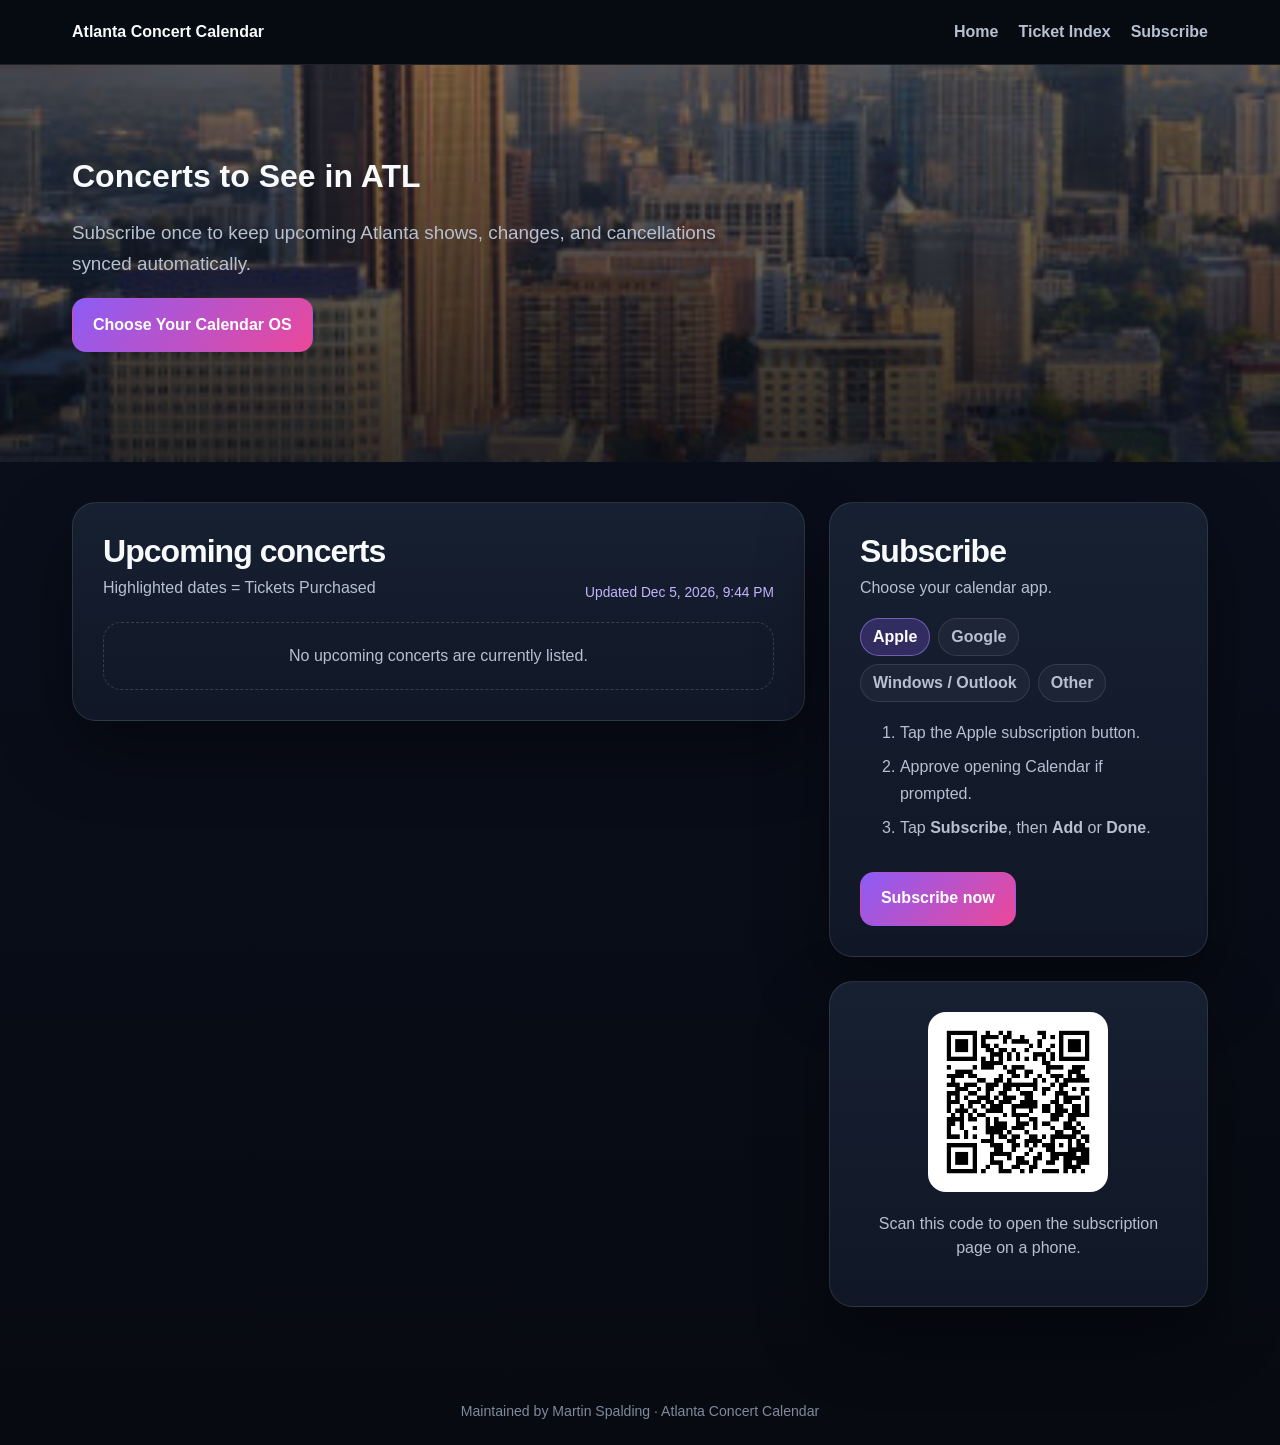
==== commit e8c1f8bc: "Formatting update Removed check marks and modify calendar color instead. Updated ticket index to mak" ====
--- a/index.html
+++ b/index.html
@@ -50,8 +50,9 @@
     <p>Subscribe once to keep upcoming Atlanta shows, changes, and cancellations synced automatically.</p>
 
     <a class="btn primary" href="#subscribe">
-      Subscribe Now
+      Choose Your Calendar OS
     </a>
+
   </div>
 </header>
 
@@ -65,29 +66,26 @@
 <!-- ====================================================== -->
 <!-- UPCOMING CONCERTS -->
 <!-- ====================================================== -->
-
-          <h2>Upcoming concerts</h2>
-          <p class="sub">Checkmarks = Tickets Purchased</p>
+          
+         <h2>Upcoming concerts</h2>
+          <p class="sub">Highlighted dates = Tickets Purchased</p>
         </div>
         <div class="status" id="updated">Checking calendar…</div>
       </div>
-      <div class="events" id="events">
-        <div class="empty">Loading upcoming concerts…</div>
-      </div>
+      <div class="events" id="events"><div class="empty">Loading upcoming concerts…</div></div>
     </div>
   </section>
 
   <aside class="side">
-
+    
 <!-- ====================================================== -->
 <!-- SUBSCRIBE -->
 <!-- ====================================================== -->
-
+    
     <section class="card" id="subscribe">
       <div class="inner">
         <h2>Subscribe</h2>
         <p class="sub">Choose your calendar app.</p>
-
         <div class="tabs">
           <button class="tab active" data-panel="apple">Apple</button>
           <button class="tab" data-panel="google">Google</button>
@@ -101,11 +99,8 @@
             <li>Approve opening Calendar if prompted.</li>
             <li>Tap <strong>Subscribe</strong>, then <strong>Add</strong> or <strong>Done</strong>.</li>
           </ol>
-
           <div class="buttons">
-            <a class="btn primary" href="webcal://spaldo72.github.io/atl-concert-calendar/calendar.ics">
-              Subscribe now
-            </a>
+            <a class="btn primary" href="webcal://spaldo72.github.io/atl-concert-calendar/calendar.ics">Subscribe now</a>
           </div>
         </div>
 
@@ -116,12 +111,9 @@
             <li>Select <strong>From URL</strong>.</li>
             <li>Paste the address below and click <strong>Add calendar</strong>.</li>
           </ol>
-
           <div class="copyrow">
             <input readonly value="https://spaldo72.github.io/atl-concert-calendar/calendar.ics">
-            <button class="copy" data-copy="https://spaldo72.github.io/atl-concert-calendar/calendar.ics">
-              Copy
-            </button>
+            <button class="copy" data-copy="https://spaldo72.github.io/atl-concert-calendar/calendar.ics">Copy</button>
           </div>
         </div>
 
@@ -136,7 +128,8 @@
 
           <div class="copyrow">
             <input readonly value="https://spaldo72.github.io/atl-concert-calendar/calendar.ics">
-            <button class="copy" data-copy="https://spaldo72.github.io/atl-concert-calendar/calendar.ics">
+            <button class="copy"
+                    data-copy="https://spaldo72.github.io/atl-concert-calendar/calendar.ics">
               Copy
             </button>
           </div>
@@ -144,14 +137,10 @@
 
         <div class="instructions" id="other" hidden>
           <p>Look for <strong>Subscribe from web</strong>, <strong>Add by URL</strong>, or <strong>Internet calendar</strong>, then copy and paste the calendar URL below.</p>
-
           <div class="copyrow">
             <input readonly value="https://spaldo72.github.io/atl-concert-calendar/calendar.ics">
-            <button class="copy" data-copy="https://spaldo72.github.io/atl-concert-calendar/calendar.ics">
-              Copy
-            </button>
+            <button class="copy" data-copy="https://spaldo72.github.io/atl-concert-calendar/calendar.ics">Copy</button>
           </div>
-
           <div class="buttons">
             <a class="btn secondary" href="calendar.ics">Download calendar file</a>
           </div>
@@ -181,4 +170,4 @@
 
 <script src="script.js"></script>
 </body>
-</html>+</html>
--- a/style.css
+++ b/style.css
@@ -2,29 +2,34 @@
 /* CSS VARIABLES */
 /* ====================================================== */
 
-:root {
-  --bg:#070a11; --panel:#111827; --panel2:#182233; --text:#f8fafc;
-  --muted:#b6c0cf; --accent:#8b5cf6; --accent2:#ec4899; --line:rgba(255,255,255,.1);
-}
-
-/* ====================================================== */
-/* GLOBAL STYLES */
-/* ====================================================== */
-
-*{box-sizing:border-box}
-body{margin:0;background:linear-gradient(180deg,#0b1020,#070a11);color:var(--text);
-  font-family:-apple-system,BlinkMacSystemFont,"Segoe UI",Roboto,Arial,sans-serif}
-
-.wrap{
-  width:min(1200px,100%);
-  margin:0 auto;
-  padding:0 32px;
-}
-
-html {
-  scroll-behavior: smooth;
-}
-
+    :root {
+      --bg:#070a11; 
+      --panel:#111827; 
+      --panel2:#182233; 
+      --text:#f8fafc;
+      --muted:#b6c0cf; 
+      --accent:#8b5cf6;
+      --accent2:#ec4899;
+      --line:rgba(255,255,255,.1);
+    }
+
+/* ====================================================== */
+ /* GLOBAL STYLES */
+ /* ====================================================== */
+
+    *{box-sizing:border-box}
+    body{margin:0;background:linear-gradient(180deg,#0b1020,#070a11);color:var(--text);
+      font-family:-apple-system,BlinkMacSystemFont,"Segoe UI",Roboto,Arial,sans-serif}
+
+    .wrap{
+      width:min(1200px,100%);
+      margin:0 auto;
+      padding:0 32px;
+    }
+
+    html {
+    scroll-behavior: smooth;
+  }
 /* ====================================================== */
 /* SITE NAVIGATION */
 /* ====================================================== */
@@ -68,99 +73,146 @@
   color: var(--text);
 }
 
-/* Hero section */
-
-.hero {
+  /* Hero section */
+    .hero {
+    position: relative;
+    padding: 72px 20px 110px;
+
+    background-image:
+        linear-gradient(
+            rgba(5, 10, 20, 0.45),
+            rgba(5, 10, 20, 0.80)
+        ),
+        url("./atl-skyline.jpg");
+
+    background-size: cover;
+    background-position: center;
+    background-repeat: no-repeat;
+
+    border-bottom: none;
+    }
+    
+    .hero p{max-width:690px;color:var(--muted);font-size:1.18rem;line-height:1.65}
+
+/* ====================================================== */
+/* BUTTONS */
+/* ====================================================== */
+
+    .buttons{display:flex;gap:14px;flex-wrap:wrap;margin-top:30px}
+    .btn{display:inline-flex;align-items:center;justify-content:center;min-height:54px;padding:0 20px;
+      border-radius:14px;text-decoration:none;font-weight:800;border:1px solid transparent;cursor:pointer}
+    .primary{background:linear-gradient(135deg,var(--accent),var(--accent2));color:white}
+    .secondary{background:rgba(255,255,255,.07);border-color:var(--line);color:white}
+
+/* ====================================================== */
+/* MAIN LAYOUT */
+/* ====================================================== */
+
+    main{padding:40px 0 70px}
+    .grid{display:grid;grid-template-columns:1.45fr .75fr;gap:24px;align-items:start}
+    .card{background:linear-gradient(180deg,rgba(24,34,51,.95),rgba(17,24,39,.95));
+      border:1px solid var(--line);border-radius:24px;box-shadow:0 28px 70px rgba(0,0,0,.4)}
+    .inner{padding:30px}
+    .head{display:flex;justify-content:space-between;gap:16px;align-items:end;margin-bottom:22px}
+    h2{margin:0;font-size:2rem;letter-spacing:-.03em}
+    .sub{margin:6px 0 0;color:var(--muted);line-height:1.5}
+    .status{color:#c4b5fd;font-size:.86rem}
+
+
+
+/* ====================================================== */
+/* EVENTS */
+/* ====================================================== */
+
+    .events{display:grid;gap:12px}
+    .event{display:grid;grid-template-columns:76px 1fr;gap:16px;padding:16px;border:1px solid var(--line);
+      border-radius:18px;background:rgba(255,255,255,.035)}
+    .date{display:grid;place-items:center;align-content:center;min-height:74px;border-radius:15px;
+      background:linear-gradient(145deg,rgba(139,92,246,.2),rgba(236,72,153,.1));border:1px solid var(--line)}
+    .date.ticketed{
+      background:linear-gradient(145deg,rgba(139,92,246,1.0),rgba(236,72,153,.59));
+      border-color:rgba(216,180,254,.5);
+    }
+    .month{font-size:.76rem;font-weight:900;letter-spacing:.12em;color:#ddd6fe}
+    .day{font-size:1.75rem;font-weight:900;line-height:1}
+    .event h3{margin:2px 0 8px;font-size:1.08rem}
+    .meta{color:var(--muted);font-size:.92rem;line-height:1.5}
+    .event-ticket-holders{display:grid;gap:3px;margin:8px 0 0;padding:0;list-style:none;
+      color:var(--text);font-size:.92rem;line-height:1.45}
+    .event-ticket-holders[hidden]{display:none}
+    .empty{padding:24px;border:1px dashed rgba(255,255,255,.16);border-radius:18px;color:var(--muted);text-align:center}
+
+/* ====================================================== */
+/* SUBSCRIBE PANEL */     
+/* ====================================================== */
+
+    .side{display:grid;gap:24px}
+    .tabs{display:flex;gap:8px;flex-wrap:wrap;margin:18px 0}
+    .tab{border:1px solid var(--line);background:rgba(255,255,255,.04);color:var(--muted);
+      padding:9px 12px;border-radius:999px;font:inherit;font-weight:700;cursor:pointer}
+    .tab.active{color:white;background:rgba(139,92,246,.25);border-color:rgba(167,139,250,.55)}
+    .instructions{color:var(--muted);line-height:1.65}
+    .instructions li+li{margin-top:8px}
+    #subscribe {scroll-margin-top: 88px;}
+    .copyrow{display:flex;gap:8px;margin-top:16px}
+    input{width:100%;min-width:0;padding:11px 12px;border-radius:12px;border:1px solid var(--line);
+      background:rgba(0,0,0,.22);color:#dbeafe}
+    button.copy{border:1px solid rgba(167,139,250,.45);background:rgba(139,92,246,.18);color:white;
+      border-radius:12px;padding:0 14px;font-weight:800;cursor:pointer}
+    .qr{text-align:center}
+    .qr img{width:180px;max-width:100%;padding:10px;background:white;border-radius:18px}
+    .qr p{color:var(--muted);line-height:1.5}
+
+/* ====================================================== */
+/* TICKET INDEX */
+/* ====================================================== */
+
+.ticket-hero {
   position: relative;
-  padding: 72px 20px 110px;
-
-  background-image:
-    linear-gradient(
-      rgba(5, 10, 20, 0.45),
-      rgba(5, 10, 20, 0.80)
-    ),
-    url("./atl-skyline.jpg");
-
-  background-size: cover;
-  background-position: center;
-  background-repeat: no-repeat;
-
-  border-bottom: none;
-}
-
-.hero p{
-  max-width:690px;
-  color:var(--muted);
-  font-size:1.18rem;
-  line-height:1.65
-}
-
-/* ====================================================== */
-/* BUTTONS */
-/* ====================================================== */
-
-.buttons{display:flex;gap:14px;flex-wrap:wrap;margin-top:30px}
-.btn{display:inline-flex;align-items:center;justify-content:center;min-height:54px;padding:0 20px;
-  border-radius:14px;text-decoration:none;font-weight:800;border:1px solid transparent;cursor:pointer}
-.primary{background:linear-gradient(135deg,var(--accent),var(--accent2));color:white}
-.secondary{background:rgba(255,255,255,.07);border-color:var(--line);color:white}
-
-/* ====================================================== */
-/* MAIN LAYOUT */
-/* ====================================================== */
-
-main{padding:40px 0 70px}
-.grid{display:grid;grid-template-columns:1.45fr .75fr;gap:24px;align-items:start}
-.card{background:linear-gradient(180deg,rgba(24,34,51,.95),rgba(17,24,39,.95));
-  border:1px solid var(--line);border-radius:24px;box-shadow:0 28px 70px rgba(0,0,0,.4)}
-.inner{padding:30px}
-.head{display:flex;justify-content:space-between;gap:16px;align-items:end;margin-bottom:22px}
-h2{margin:0;font-size:2rem;letter-spacing:-.03em}
-.sub{margin:6px 0 0;color:var(--muted);line-height:1.5}
-.status{color:#c4b5fd;font-size:.86rem}
-
-/* ====================================================== */
-/* EVENTS */
-/* ====================================================== */
-
-.events{display:grid;gap:12px}
-.event{display:grid;grid-template-columns:76px 1fr;gap:16px;padding:16px;border:1px solid var(--line);
-  border-radius:18px;background:rgba(255,255,255,.035)}
-.date{display:grid;place-items:center;align-content:center;min-height:74px;border-radius:15px;
-  background:linear-gradient(145deg,rgba(139,92,246,.3),rgba(236,72,153,.18));border:1px solid var(--line)}
-.month{font-size:.76rem;font-weight:900;letter-spacing:.12em;color:#ddd6fe}
-.day{font-size:1.75rem;font-weight:900;line-height:1}
-.event h3{margin:2px 0 8px;font-size:1.08rem}
-.meta{color:var(--muted);font-size:.92rem;line-height:1.5}
-.event-ticket-holders{display:grid;gap:3px;margin:8px 0 0;padding:0;list-style:none;
-  color:var(--text);font-size:.92rem;line-height:1.45}
-.event-ticket-holders[hidden]{display:none}
-.empty{padding:24px;border:1px dashed rgba(255,255,255,.16);border-radius:18px;color:var(--muted);text-align:center}
-
-/* ====================================================== */
-/* SUBSCRIBE PANEL */
-/* ====================================================== */
-
-.side{display:grid;gap:24px}
-.tabs{display:flex;gap:8px;flex-wrap:wrap;margin:18px 0}
-.tab{border:1px solid var(--line);background:rgba(255,255,255,.04);color:var(--muted);
-  padding:9px 12px;border-radius:999px;font:inherit;font-weight:700;cursor:pointer}
-.tab.active{color:white;background:rgba(139,92,246,.25);border-color:rgba(167,139,250,.55)}
-.instructions{color:var(--muted);line-height:1.65}
-.instructions li+li{margin-top:8px}
-#subscribe {scroll-margin-top: 88px;}
-.copyrow{display:flex;gap:8px;margin-top:16px}
-input{width:100%;min-width:0;padding:11px 12px;border-radius:12px;border:1px solid var(--line);
-  background:rgba(0,0,0,.22);color:#dbeafe}
-button.copy{border:1px solid rgba(167,139,250,.45);background:rgba(139,92,246,.18);color:white;
-  border-radius:12px;padding:0 14px;font-weight:800;cursor:pointer}
-.qr{text-align:center}
-.qr img{width:180px;max-width:100%;padding:10px;background:white;border-radius:18px}
-.qr p{color:var(--muted);line-height:1.5}
-
-/* ====================================================== */
-/* TICKET INDEX */
-/* ====================================================== */
+  overflow: hidden;
+  padding: 64px 0 58px;
+  background:
+    radial-gradient(circle at 82% 18%, rgba(236, 72, 153, 0.20), transparent 28%),
+    radial-gradient(circle at 68% 72%, rgba(139, 92, 246, 0.24), transparent 34%),
+    linear-gradient(135deg, #11182b, #090d18 68%);
+  border-bottom: 1px solid var(--line);
+}
+
+.ticket-hero::after {
+  content: "";
+  position: absolute;
+  inset: auto 0 0;
+  height: 3px;
+  background: linear-gradient(90deg, var(--accent), var(--accent2), transparent 82%);
+}
+
+.ticket-hero .wrap {
+  position: relative;
+}
+
+.ticket-hero .eyebrow {
+  margin: 0 0 10px;
+  color: #d8b4fe;
+  font-size: 0.76rem;
+  font-weight: 900;
+  letter-spacing: 0.16em;
+  text-transform: uppercase;
+}
+
+.ticket-hero h1 {
+  margin: 0;
+  font-size: clamp(2.7rem, 6vw, 4.8rem);
+  line-height: 0.98;
+  letter-spacing: -0.055em;
+}
+
+.ticket-hero > .wrap > p:not(.eyebrow) {
+  max-width: 620px;
+  margin: 18px 0 26px;
+  color: var(--muted);
+  font-size: 1.1rem;
+  line-height: 1.6;
+}
 
 .ticket-card-grid {
   display: grid;
@@ -169,62 +221,93 @@
 }
 
 .person-card {
+  position: relative;
+  overflow: hidden;
   padding: 24px;
-  border: 1px solid var(--line);
+  border: 1px solid rgba(196, 181, 253, 0.18);
   border-radius: 20px;
   background:
+    radial-gradient(circle at 100% 0, rgba(139, 92, 246, 0.14), transparent 38%),
     linear-gradient(
       180deg,
-      rgba(255, 255, 255, 0.045),
-      rgba(255, 255, 255, 0.02)
+      rgba(255, 255, 255, 0.06),
+      rgba(255, 255, 255, 0.025)
     );
+  box-shadow: 0 16px 36px rgba(0, 0, 0, 0.22);
+  transition: transform 180ms ease, border-color 180ms ease, box-shadow 180ms ease;
+}
+
+.person-card::before {
+  content: "";
+  position: absolute;
+  inset: 0 0 auto;
+  height: 4px;
+  background: linear-gradient(90deg, var(--accent), var(--accent2));
+}
+
+.person-card:hover {
+  transform: translateY(-3px);
+  border-color: rgba(196, 181, 253, 0.34);
+  box-shadow: 0 22px 46px rgba(0, 0, 0, 0.3);
 }
 
 .person-card-header {
   padding-bottom: 18px;
-  border-bottom: 1px solid var(--line);
+  border-bottom: 1px solid rgba(255, 255, 255, 0.12);
 }
 
 .person-header-line {
   display: flex;
-  align-items: baseline;
+  align-items: center;
   justify-content: space-between;
   gap: 18px;
 }
 
 .person-counts {
   display: flex;
-  align-items: baseline;
-  gap: 14px;
+  align-items: center;
+  gap: 8px;
   white-space: nowrap;
 }
 
 .person-count {
-  color: var(--muted);
-  font-size: 0.82rem;
+  padding: 7px 10px;
+  border: 1px solid rgba(167, 139, 250, 0.25);
+  border-radius: 999px;
+  background: rgba(139, 92, 246, 0.12);
+  color: #ddd6fe;
+  font-size: 0.76rem;
+  font-weight: 700;
 }
 
 .person-count strong {
   color: white;
-  font-size: 1rem;
+  font-size: 1.05rem;
 }
 
 .person-label {
   margin: 0 0 5px;
-  color: var(--muted);
-  font-size: 0.78rem;
+  color: #c4b5fd;
+  font-size: 0.7rem;
   font-weight: 800;
-  letter-spacing: 0.08em;
+  letter-spacing: 0.13em;
   text-transform: uppercase;
 }
 
 .person-card h3 {
   margin: 0;
-  font-size: 1.75rem;
+  font-size: 1.9rem;
+  line-height: 1;
+  letter-spacing: -0.035em;
 }
 
 .person-shows h4 {
   margin: 18px 0 12px;
+  color: #cbd5e1;
+  font-size: 0.74rem;
+  font-weight: 900;
+  letter-spacing: 0.12em;
+  text-transform: uppercase;
 }
 
 .person-shows ul {
@@ -236,80 +319,96 @@
 }
 
 .person-show {
-  padding: 12px 14px;
-  border: 1px solid var(--line);
+  position: relative;
+  padding: 13px 14px 13px 18px;
+  border: 1px solid rgba(255, 255, 255, 0.09);
   border-radius: 13px;
-  background: rgba(255, 255, 255, 0.025);
+  background: rgba(5, 8, 16, 0.3);
+}
+
+.person-show::before {
+  content: "";
+  position: absolute;
+  inset: 10px auto 10px 0;
+  width: 3px;
+  border-radius: 3px;
+  background: linear-gradient(180deg, var(--accent), var(--accent2));
 }
 
 .person-show strong {
   display: block;
+  color: #fdf4ff;
+  font-size: 1.02rem;
+  line-height: 1.35;
 }
 
 .person-show span {
   display: block;
-  margin-top: 4px;
-  color: var(--muted);
-  font-size: 0.86rem;
+  margin-top: 5px;
+  color: #c4b5fd;
+  font-size: 0.82rem;
+  font-weight: 650;
+  letter-spacing: 0.01em;
 }
 
 /* ====================================================== */
 /* FOOTER */
 /* ====================================================== */
 
-footer{padding:26px;color:#7f8a9b;text-align:center;font-size:.88rem}
+    footer{padding:26px;color:#7f8a9b;text-align:center;font-size:.88rem}
 
 /* ====================================================== */
 /* RESPONSIVE DESIGN */
 /* ====================================================== */
-
-@media(max-width:820px) {
-  .grid {
-    grid-template-columns: 1fr;
-  }
-
-  .ticket-card-grid {
-    grid-template-columns: 1fr;
-  }
-}
-
-@media(max-width:560px){
-  .hero{padding-top:52px}
-  .buttons{flex-direction:column}
-  .btn{width:100%}
-  .head{flex-direction:column;align-items:start}
-  .event{grid-template-columns:64px 1fr}
-  .copyrow{flex-direction:column}
-  button.copy{min-height:44px}
-
-  .nav-inner {
-    flex-direction: column;
-    align-items: flex-start;
-    padding: 12px 0;
-  }
-
-  .nav-links {
-    flex-wrap: wrap;
-    gap: 12px 18px;
-  }
-
-  .person-card {
-    padding: 18px;
-  }
-
-  .person-header-line {
-    gap: 10px;
-  }
-
-  .person-card h3 {
-    font-size: 1.35rem;
-  }
-
-  .person-counts {
-    gap: 8px;
-  }
-
-  .person-count {
-    font-size: 0.72rem;
-  }
-}+      
+    @media(max-width:820px) {
+      .grid {
+        grid-template-columns: 1fr;
+      }
+
+      .ticket-card-grid {
+        grid-template-columns: 1fr;
+      }
+    }
+    @media(max-width:560px){
+      .hero{padding-top:52px}
+      .buttons{flex-direction:column}
+      .btn{width:100%}
+      .head{flex-direction:column;align-items:start}
+      .event{grid-template-columns:64px 1fr}
+      .copyrow{flex-direction:column}
+      button.copy{min-height:44px}
+      .nav-inner {
+        flex-direction: column;
+        align-items: flex-start;
+        padding: 12px 0;
+      }
+
+      .nav-links {
+        flex-wrap: wrap;
+        gap: 12px 18px;
+      }
+      .person-card {
+        padding: 18px;
+      }
+
+      .person-header-line {
+        align-items: flex-start;
+        flex-direction: column;
+        gap: 10px;
+      }
+
+      .person-card h3 {
+        font-size: 1.35rem;
+      }
+
+      .person-counts {
+        flex-wrap: wrap;
+        gap: 8px;
+        white-space: normal;
+      }
+
+      .person-count {
+        font-size: 0.72rem;
+      }
+    }
